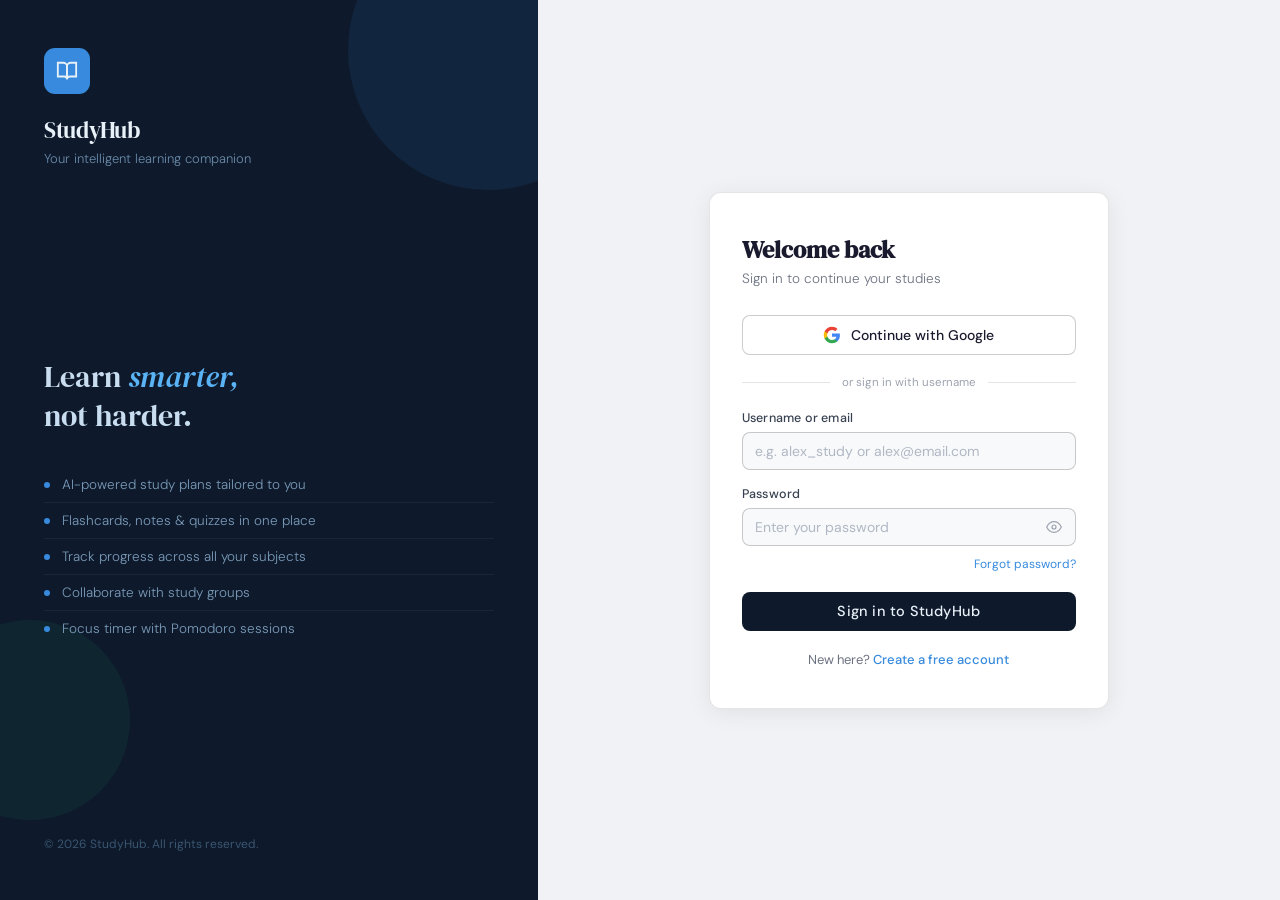
==== templates/index.html @ e1aa3158 "Initial commit - StudyHub setup" ====
<!DOCTYPE html>
<html lang="en">
<head>
  <meta charset="UTF-8" />
  <meta name="viewport" content="width=device-width, initial-scale=1.0" />
  <title>StudyHub — Sign In</title>
  <link rel="stylesheet" href="/static/css/auth.css" />
  <link href="https://fonts.googleapis.com/css2?family=DM+Serif+Display:ital@0;1&family=DM+Sans:opsz,wght@9..40,300;9..40,400;9..40,500&display=swap" rel="stylesheet" />
</head>
<body>

  <div class="hub-root">

    <!-- Left branding panel -->
    <aside class="side-panel">
      <div class="brand">
        <div class="brand-icon">
          <svg viewBox="0 0 24 24" fill="none" stroke="#e8f0f8" stroke-width="2" stroke-linecap="round">
            <path d="M2 3h6a4 4 0 0 1 4 4v14a3 3 0 0 0-3-3H2z"/>
            <path d="M22 3h-6a4 4 0 0 0-4 4v14a3 3 0 0 1 3-3h7z"/>
          </svg>
        </div>
        <div class="brand-name">StudyHub</div>
        <div class="brand-tagline">Your intelligent learning companion</div>
      </div>

      <div class="side-features">
        <p class="side-headline">Learn <em>smarter,</em><br>not harder.</p>
        <ul class="feature-list">
          <li><span class="feat-dot"></span>AI-powered study plans tailored to you</li>
          <li><span class="feat-dot"></span>Flashcards, notes &amp; quizzes in one place</li>
          <li><span class="feat-dot"></span>Track progress across all your subjects</li>
          <li><span class="feat-dot"></span>Collaborate with study groups</li>
          <li><span class="feat-dot"></span>Focus timer with Pomodoro sessions</li>
        </ul>
      </div>

      <div class="side-footer">© 2026 StudyHub. All rights reserved.</div>
    </aside>

    <!-- Right form panel -->
    <main class="form-panel">
      <div class="auth-card">

        <!-- ── ERROR / SUCCESS BANNER ── -->
        <div id="alert-box" class="alert-box" style="display:none;"></div>

        <!-- ══════════════ LOGIN FORM ══════════════ -->
        <div id="view-login">
          <h1 class="form-title">Welcome back</h1>
          <p class="form-subtitle">Sign in to continue your studies</p>

          <a href="/auth/google" class="google-btn">
            <svg class="google-logo" viewBox="0 0 24 24" xmlns="http://www.w3.org/2000/svg">
              <path d="M22.56 12.25c0-.78-.07-1.53-.2-2.25H12v4.26h5.92c-.26 1.37-1.04 2.53-2.21 3.31v2.77h3.57c2.08-1.92 3.28-4.74 3.28-8.09z" fill="#4285F4"/>
              <path d="M12 23c2.97 0 5.46-.98 7.28-2.66l-3.57-2.77c-.98.66-2.23 1.06-3.71 1.06-2.86 0-5.29-1.93-6.16-4.53H2.18v2.84C3.99 20.53 7.7 23 12 23z" fill="#34A853"/>
              <path d="M5.84 14.09c-.22-.66-.35-1.36-.35-2.09s.13-1.43.35-2.09V7.07H2.18C1.43 8.55 1 10.22 1 12s.43 3.45 1.18 4.93l3.66-2.84z" fill="#FBBC05"/>
              <path d="M12 5.38c1.62 0 3.06.56 4.21 1.64l3.15-3.15C17.45 2.09 14.97 1 12 1 7.7 1 3.99 3.47 2.18 7.07l3.66 2.84c.87-2.6 3.3-4.53 6.16-4.53z" fill="#EA4335"/>
            </svg>
            Continue with Google
          </a>

          <div class="divider">
            <div class="divider-line"></div>
            <span class="divider-text">or sign in with username</span>
            <div class="divider-line"></div>
          </div>

          <form id="login-form" novalidate>
            <div class="field-group">
              <label class="field-label" for="login-id">Username or email</label>
              <input id="login-id" name="identifier" type="text" class="field-input"
                     placeholder="e.g. alex_study or alex@email.com" autocomplete="username" />
            </div>

            <div class="field-group">
              <label class="field-label" for="login-pw">Password</label>
              <div class="pw-wrap">
                <input id="login-pw" name="password" type="password" class="field-input"
                       placeholder="Enter your password" autocomplete="current-password" />
                <button type="button" class="pw-toggle" data-target="login-pw" aria-label="Toggle password visibility">
                  <svg class="eye-icon" viewBox="0 0 24 24" fill="none" stroke="currentColor" stroke-width="1.8"><path d="M1 12s4-8 11-8 11 8 11 8-4 8-11 8-11-8-11-8z"/><circle cx="12" cy="12" r="3"/></svg>
                </button>
              </div>
            </div>

            <a class="forgot-link" href="#">Forgot password?</a>

            <button type="submit" class="submit-btn" id="login-btn">
              <span class="btn-text">Sign in to StudyHub</span>
              <span class="btn-spinner" style="display:none;">Signing in…</span>
            </button>
          </form>

          <p class="switch-text">
            New here? <a class="switch-link" href="/signup">Create a free account</a>
          </p>
        </div>
        <!-- /login -->

      </div>
    </main>
  </div>

  <script src="/static/js/auth.js"></script>
</body>
</html>
---- static/css/auth.css ----
/* ── Reset & base ─────────────────────────────────────── */
*, *::before, *::after { box-sizing: border-box; margin: 0; padding: 0; }

:root {
  --navy:        #0e1a2b;
  --navy-mid:    #152234;
  --blue:        #378ADD;
  --blue-light:  #5ab3f5;
  --text-light:  #e8f0f8;
  --text-muted:  #6a8aaa;
  --text-dim:    #3a5570;
  --surface:     #ffffff;
  --border:      rgba(0,0,0,0.10);
  --border-hover:rgba(0,0,0,0.20);
  --input-bg:    #f8f9fb;
  --danger:      #c0392b;
  --success:     #1a7a56;
  --radius:      8px;
  --radius-lg:   12px;
  font-size: 16px;
}

body {
  font-family: 'DM Sans', sans-serif;
  background: #f0f2f5;
  min-height: 100vh;
  color: #1a1a2e;
}

/* ── Layout ───────────────────────────────────────────── */
.hub-root {
  display: flex;
  min-height: 100vh;
}

/* ── Side panel ───────────────────────────────────────── */
.side-panel {
  width: 42%;
  background: var(--navy);
  padding: 3rem 2.75rem;
  display: flex;
  flex-direction: column;
  justify-content: space-between;
  position: relative;
  overflow: hidden;
}

.side-panel::before {
  content: '';
  position: absolute;
  top: -90px; right: -90px;
  width: 280px; height: 280px;
  border-radius: 50%;
  background: rgba(55,138,221,0.10);
  pointer-events: none;
}

.side-panel::after {
  content: '';
  position: absolute;
  bottom: 80px; left: -70px;
  width: 200px; height: 200px;
  border-radius: 50%;
  background: rgba(29,158,117,0.09);
  pointer-events: none;
}

.brand { position: relative; z-index: 1; }

.brand-icon {
  width: 46px; height: 46px;
  background: var(--blue);
  border-radius: 11px;
  display: flex; align-items: center; justify-content: center;
  margin-bottom: 1.25rem;
}

.brand-icon svg { width: 22px; height: 22px; }

.brand-name {
  font-family: 'DM Serif Display', serif;
  font-size: 23px;
  color: var(--text-light);
  letter-spacing: -0.3px;
}

.brand-tagline {
  font-size: 13px;
  color: var(--text-muted);
  margin-top: 4px;
  font-weight: 300;
}

.side-features { position: relative; z-index: 1; }

.side-headline {
  font-family: 'DM Serif Display', serif;
  font-size: 30px;
  color: #c8ddf0;
  line-height: 1.3;
  margin-bottom: 2rem;
}

.side-headline em {
  color: var(--blue-light);
  font-style: italic;
}

.feature-list { list-style: none; }

.feature-list li {
  display: flex;
  align-items: center;
  gap: 12px;
  color: #7a9ab8;
  font-size: 13.5px;
  font-weight: 300;
  padding: 9px 0;
  border-bottom: 0.5px solid rgba(255,255,255,0.05);
}

.feature-list li:last-child { border-bottom: none; }

.feat-dot {
  width: 6px; height: 6px;
  background: var(--blue);
  border-radius: 50%;
  flex-shrink: 0;
}

.side-footer {
  font-size: 12px;
  color: var(--text-dim);
  position: relative; z-index: 1;
}

/* ── Form panel ───────────────────────────────────────── */
.form-panel {
  flex: 1;
  display: flex;
  align-items: center;
  justify-content: center;
  padding: 3rem 2rem;
  background: #f0f2f5;
}

.auth-card {
  width: 100%;
  max-width: 400px;
  background: var(--surface);
  border-radius: var(--radius-lg);
  padding: 2.5rem 2rem;
  border: 0.5px solid var(--border);
  box-shadow: 0 4px 24px rgba(0,0,0,0.07);
}

/* ── Alert ────────────────────────────────────────────── */
.alert-box {
  padding: 10px 14px;
  border-radius: var(--radius);
  font-size: 13.5px;
  margin-bottom: 1.25rem;
  font-weight: 400;
}

.alert-box.is-error {
  background: #fdf0ef;
  color: var(--danger);
  border: 0.5px solid #f5b7b1;
}

.alert-box.is-success {
  background: #edfaf4;
  color: var(--success);
  border: 0.5px solid #a9dfcc;
}

/* ── Form typography ──────────────────────────────────── */
.form-title {
  font-family: 'DM Serif Display', serif;
  font-size: 24px;
  color: #1a1a2e;
  margin-bottom: 4px;
}

.form-subtitle {
  font-size: 13.5px;
  color: #6b7280;
  margin-bottom: 1.75rem;
  font-weight: 300;
}

/* ── Google button ────────────────────────────────────── */
.google-btn {
  width: 100%;
  display: flex;
  align-items: center;
  justify-content: center;
  gap: 10px;
  padding: 10px 16px;
  background: #ffffff;
  border: 0.5px solid var(--border-hover);
  border-radius: var(--radius);
  font-family: 'DM Sans', sans-serif;
  font-size: 14px;
  font-weight: 500;
  color: #1a1a2e;
  cursor: pointer;
  text-decoration: none;
  transition: background 0.15s, border-color 0.15s, box-shadow 0.15s;
  margin-bottom: 1.25rem;
}

.google-btn:hover {
  background: #f7f8fa;
  border-color: rgba(0,0,0,0.25);
  box-shadow: 0 2px 8px rgba(0,0,0,0.06);
}

.google-logo { width: 18px; height: 18px; }

/* ── Divider ──────────────────────────────────────────── */
.divider {
  display: flex;
  align-items: center;
  gap: 12px;
  margin-bottom: 1.25rem;
}

.divider-line {
  flex: 1;
  height: 0.5px;
  background: var(--border);
}

.divider-text {
  font-size: 11.5px;
  color: #9ca3af;
  font-weight: 400;
  white-space: nowrap;
}

/* ── Fields ───────────────────────────────────────────── */
.field-group { margin-bottom: 1rem; }

.field-row {
  display: grid;
  grid-template-columns: 1fr 1fr;
  gap: 10px;
}

.field-label {
  display: block;
  font-size: 12.5px;
  font-weight: 500;
  color: #374151;
  margin-bottom: 6px;
  letter-spacing: 0.2px;
}

.field-input {
  width: 100%;
  padding: 9px 12px;
  background: var(--input-bg);
  border: 0.5px solid var(--border-hover);
  border-radius: var(--radius);
  font-family: 'DM Sans', sans-serif;
  font-size: 14px;
  color: #1a1a2e;
  outline: none;
  transition: border-color 0.15s, box-shadow 0.15s;
}

.field-input::placeholder { color: #b0b8c4; }

.field-input:focus {
  border-color: var(--blue);
  box-shadow: 0 0 0 3px rgba(55,138,221,0.13);
  background: #ffffff;
}

.field-input.is-invalid { border-color: var(--danger); }

.field-hint {
  display: block;
  font-size: 11.5px;
  color: #9ca3af;
  margin-top: 4px;
}

/* ── Password toggle ──────────────────────────────────── */
.pw-wrap { position: relative; }

.pw-wrap .field-input { padding-right: 40px; }

.pw-toggle {
  position: absolute;
  right: 10px;
  top: 50%;
  transform: translateY(-50%);
  background: none;
  border: none;
  cursor: pointer;
  padding: 4px;
  color: #9ca3af;
  display: flex;
  align-items: center;
}

.pw-toggle:hover { color: #4b5563; }
.eye-icon { width: 16px; height: 16px; }

/* ── Password strength ────────────────────────────────── */
.pw-strength { margin-top: 8px; display: flex; align-items: center; gap: 8px; }

.pw-bar {
  flex: 1;
  height: 4px;
  background: #e5e7eb;
  border-radius: 2px;
  overflow: hidden;
}

.pw-fill {
  height: 100%;
  border-radius: 2px;
  transition: width 0.3s, background 0.3s;
}

.pw-label { font-size: 11.5px; font-weight: 500; min-width: 50px; }

/* ── Forgot link ──────────────────────────────────────── */
.forgot-link {
  display: block;
  text-align: right;
  font-size: 12px;
  color: var(--blue);
  text-decoration: none;
  margin-top: -6px;
  margin-bottom: 1.25rem;
  cursor: pointer;
}

.forgot-link:hover { text-decoration: underline; }

/* ── Submit button ────────────────────────────────────── */
.submit-btn {
  width: 100%;
  padding: 10.5px;
  background: var(--navy);
  border: none;
  border-radius: var(--radius);
  font-family: 'DM Sans', sans-serif;
  font-size: 14.5px;
  font-weight: 500;
  color: #e8f0f8;
  cursor: pointer;
  transition: opacity 0.15s, transform 0.1s;
  margin-bottom: 1.25rem;
  letter-spacing: 0.2px;
}

.submit-btn:hover { opacity: 0.88; }
.submit-btn:active { transform: scale(0.99); }
.submit-btn:disabled { opacity: 0.55; cursor: not-allowed; }

/* ── Switch text ──────────────────────────────────────── */
.switch-text {
  text-align: center;
  font-size: 13px;
  color: #6b7280;
}

.switch-link {
  color: var(--blue);
  cursor: pointer;
  font-weight: 500;
  text-decoration: none;
}

.switch-link:hover { text-decoration: underline; }

/* ── Terms ────────────────────────────────────────────── */
.terms-text {
  font-size: 11.5px;
  color: #9ca3af;
  text-align: center;
  margin-top: 1rem;
  line-height: 1.6;
}

.terms-text a { color: var(--blue); text-decoration: none; }
.terms-text a:hover { text-decoration: underline; }

/* ── Responsive ───────────────────────────────────────── */
@media (max-width: 768px) {
  .hub-root { flex-direction: column; }
  .side-panel { width: 100%; padding: 2rem 1.5rem; min-height: auto; }
  .side-headline { font-size: 22px; }
  .feature-list { display: none; }
  .form-panel { padding: 2rem 1rem; }
  .auth-card { padding: 1.75rem 1.25rem; }
  .field-row { grid-template-columns: 1fr; }
}
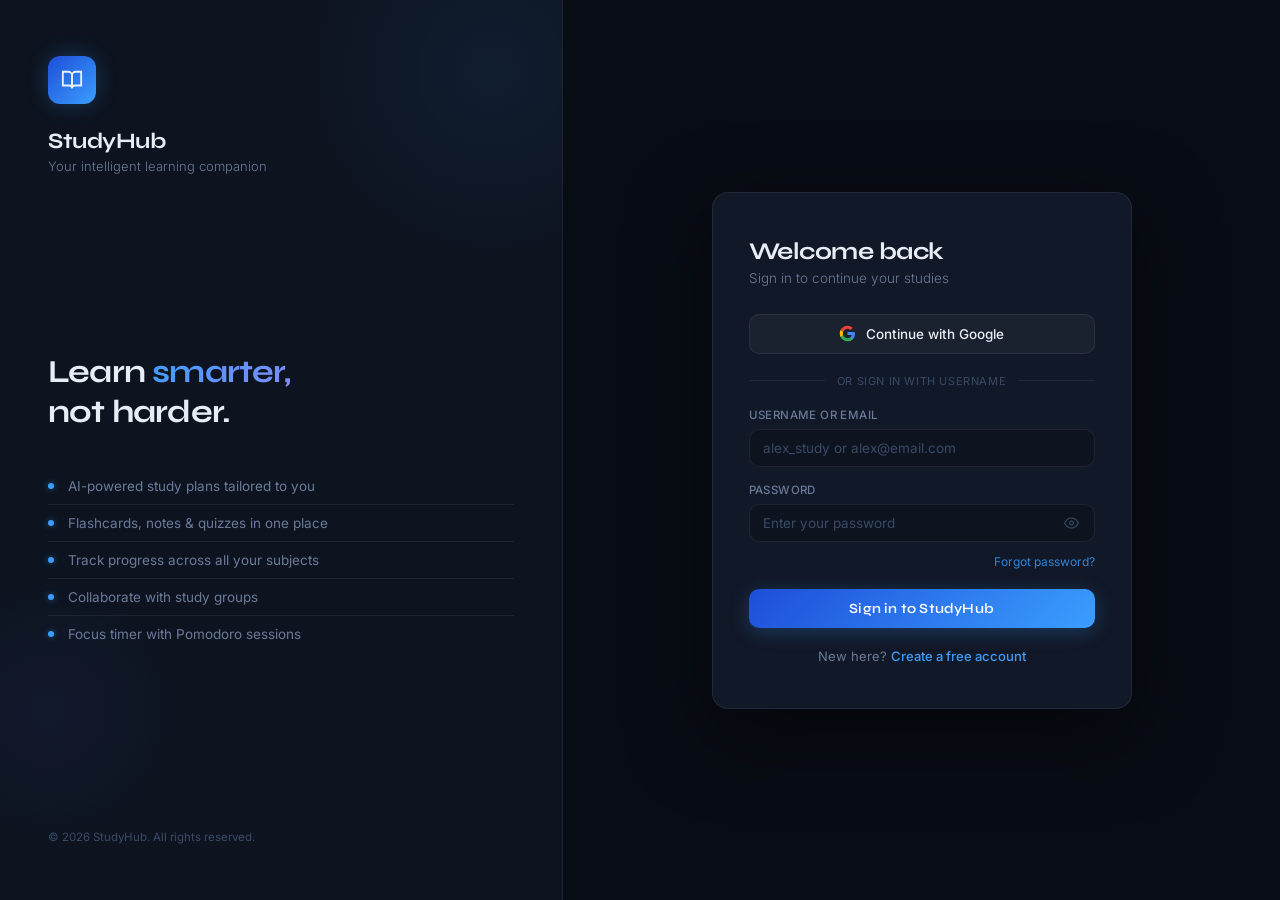
==== commit 621cc5a6: "Updated project" ====
--- a/templates/index.html
+++ b/templates/index.html
@@ -4,14 +4,12 @@
   <meta charset="UTF-8" />
   <meta name="viewport" content="width=device-width, initial-scale=1.0" />
   <title>StudyHub — Sign In</title>
-  <link rel="stylesheet" href="/static/css/auth.css" />
-  <link href="https://fonts.googleapis.com/css2?family=DM+Serif+Display:ital@0;1&family=DM+Sans:opsz,wght@9..40,300;9..40,400;9..40,500&display=swap" rel="stylesheet" />
+  <link rel="stylesheet" href="/static/css/auth.css">
 </head>
 <body>
 
   <div class="hub-root">
 
-    <!-- Left branding panel -->
     <aside class="side-panel">
       <div class="brand">
         <div class="brand-icon">
@@ -23,7 +21,6 @@
         <div class="brand-name">StudyHub</div>
         <div class="brand-tagline">Your intelligent learning companion</div>
       </div>
-
       <div class="side-features">
         <p class="side-headline">Learn <em>smarter,</em><br>not harder.</p>
         <ul class="feature-list">
@@ -34,74 +31,181 @@
           <li><span class="feat-dot"></span>Focus timer with Pomodoro sessions</li>
         </ul>
       </div>
-
       <div class="side-footer">© 2026 StudyHub. All rights reserved.</div>
     </aside>
 
-    <!-- Right form panel -->
     <main class="form-panel">
       <div class="auth-card">
 
-        <!-- ── ERROR / SUCCESS BANNER ── -->
+        <div id="registered-banner" class="registered-banner" style="display:none;">
+          ✅ Account created! Sign in below to get started.
+        </div>
         <div id="alert-box" class="alert-box" style="display:none;"></div>
 
-        <!-- ══════════════ LOGIN FORM ══════════════ -->
-        <div id="view-login">
-          <h1 class="form-title">Welcome back</h1>
-          <p class="form-subtitle">Sign in to continue your studies</p>
-
-          <a href="/auth/google" class="google-btn">
-            <svg class="google-logo" viewBox="0 0 24 24" xmlns="http://www.w3.org/2000/svg">
-              <path d="M22.56 12.25c0-.78-.07-1.53-.2-2.25H12v4.26h5.92c-.26 1.37-1.04 2.53-2.21 3.31v2.77h3.57c2.08-1.92 3.28-4.74 3.28-8.09z" fill="#4285F4"/>
-              <path d="M12 23c2.97 0 5.46-.98 7.28-2.66l-3.57-2.77c-.98.66-2.23 1.06-3.71 1.06-2.86 0-5.29-1.93-6.16-4.53H2.18v2.84C3.99 20.53 7.7 23 12 23z" fill="#34A853"/>
-              <path d="M5.84 14.09c-.22-.66-.35-1.36-.35-2.09s.13-1.43.35-2.09V7.07H2.18C1.43 8.55 1 10.22 1 12s.43 3.45 1.18 4.93l3.66-2.84z" fill="#FBBC05"/>
-              <path d="M12 5.38c1.62 0 3.06.56 4.21 1.64l3.15-3.15C17.45 2.09 14.97 1 12 1 7.7 1 3.99 3.47 2.18 7.07l3.66 2.84c.87-2.6 3.3-4.53 6.16-4.53z" fill="#EA4335"/>
-            </svg>
-            Continue with Google
-          </a>
-
-          <div class="divider">
-            <div class="divider-line"></div>
-            <span class="divider-text">or sign in with username</span>
-            <div class="divider-line"></div>
+        <h1 class="form-title">Welcome back</h1>
+        <p class="form-subtitle">Sign in to continue your studies</p>
+
+        <a href="/auth/google" class="google-btn">
+          <svg class="google-logo" viewBox="0 0 24 24">
+            <path d="M22.56 12.25c0-.78-.07-1.53-.2-2.25H12v4.26h5.92c-.26 1.37-1.04 2.53-2.21 3.31v2.77h3.57c2.08-1.92 3.28-4.74 3.28-8.09z" fill="#4285F4"/>
+            <path d="M12 23c2.97 0 5.46-.98 7.28-2.66l-3.57-2.77c-.98.66-2.23 1.06-3.71 1.06-2.86 0-5.29-1.93-6.16-4.53H2.18v2.84C3.99 20.53 7.7 23 12 23z" fill="#34A853"/>
+            <path d="M5.84 14.09c-.22-.66-.35-1.36-.35-2.09s.13-1.43.35-2.09V7.07H2.18C1.43 8.55 1 10.22 1 12s.43 3.45 1.18 4.93l3.66-2.84z" fill="#FBBC05"/>
+            <path d="M12 5.38c1.62 0 3.06.56 4.21 1.64l3.15-3.15C17.45 2.09 14.97 1 12 1 7.7 1 3.99 3.47 2.18 7.07l3.66 2.84c.87-2.6 3.3-4.53 6.16-4.53z" fill="#EA4335"/>
+          </svg>
+          Continue with Google
+        </a>
+
+        <div class="divider">
+          <div class="divider-line"></div>
+          <span class="divider-text">or sign in with username</span>
+          <div class="divider-line"></div>
+        </div>
+
+        <div class="field-group">
+          <label class="field-label" for="login-id">Username or email</label>
+          <input id="login-id" type="text" class="field-input"
+                 placeholder="alex_study or alex@email.com" />
+        </div>
+
+        <div class="field-group">
+          <label class="field-label" for="login-pw">Password</label>
+          <div class="pw-wrap">
+            <input id="login-pw" type="password" class="field-input"
+                   placeholder="Enter your password" />
+            <button type="button" class="pw-toggle" onclick="
+              var i=document.getElementById('login-pw');
+              i.type=i.type==='password'?'text':'password';
+            " aria-label="Toggle password">
+              <svg class="eye-icon" viewBox="0 0 24 24" fill="none" stroke="currentColor" stroke-width="1.8">
+                <path d="M1 12s4-8 11-8 11 8 11 8-4 8-11 8-11-8-11-8z"/>
+                <circle cx="12" cy="12" r="3"/>
+              </svg>
+            </button>
           </div>
-
-          <form id="login-form" novalidate>
-            <div class="field-group">
-              <label class="field-label" for="login-id">Username or email</label>
-              <input id="login-id" name="identifier" type="text" class="field-input"
-                     placeholder="e.g. alex_study or alex@email.com" autocomplete="username" />
-            </div>
-
-            <div class="field-group">
-              <label class="field-label" for="login-pw">Password</label>
-              <div class="pw-wrap">
-                <input id="login-pw" name="password" type="password" class="field-input"
-                       placeholder="Enter your password" autocomplete="current-password" />
-                <button type="button" class="pw-toggle" data-target="login-pw" aria-label="Toggle password visibility">
-                  <svg class="eye-icon" viewBox="0 0 24 24" fill="none" stroke="currentColor" stroke-width="1.8"><path d="M1 12s4-8 11-8 11 8 11 8-4 8-11 8-11-8-11-8z"/><circle cx="12" cy="12" r="3"/></svg>
-                </button>
-              </div>
-            </div>
-
-            <a class="forgot-link" href="#">Forgot password?</a>
-
-            <button type="submit" class="submit-btn" id="login-btn">
-              <span class="btn-text">Sign in to StudyHub</span>
-              <span class="btn-spinner" style="display:none;">Signing in…</span>
-            </button>
-          </form>
-
-          <p class="switch-text">
-            New here? <a class="switch-link" href="/signup">Create a free account</a>
-          </p>
-        </div>
-        <!-- /login -->
+        </div>
+
+        <a class="forgot-link" href="#">Forgot password?</a>
+
+        <button class="submit-btn" id="login-btn" onclick="doLogin()">
+          <span id="btn-text">Sign in to StudyHub</span>
+          <span id="btn-spin" style="display:none;">Signing in…</span>
+        </button>
+
+        <p class="switch-text">
+          New here? <a class="switch-link" href="/signup">Create a free account</a>
+        </p>
 
       </div>
     </main>
   </div>
 
-  <script src="/static/js/auth.js"></script>
+  <!-- Not-registered modal -->
+  <div id="modal" style="display:none;position:fixed;inset:0;background:rgba(0,0,0,0.7);backdrop-filter:blur(4px);z-index:9999;align-items:center;justify-content:center;">
+    <div style="background:#111827;border:1px solid rgba(255,255,255,0.07);border-radius:16px;padding:2rem;max-width:340px;width:90%;text-align:center;box-shadow:0 24px 80px rgba(0,0,0,0.6);">
+      <div id="modal-icon" style="font-size:2rem;margin-bottom:1rem;"></div>
+      <div id="modal-title" style="font-family:'Syne',sans-serif;font-size:18px;font-weight:700;color:#e2e8f4;margin-bottom:8px;"></div>
+      <div id="modal-body" style="font-size:13.5px;color:#6b7a99;line-height:1.6;margin-bottom:1.5rem;"></div>
+      <div style="display:flex;gap:10px;justify-content:center;">
+        <button id="modal-ghost" onclick="closeModal()" style="padding:9px 20px;border-radius:10px;background:rgba(255,255,255,0.05);border:1px solid rgba(255,255,255,0.07);color:#6b7a99;font-size:13px;cursor:pointer;">Try again</button>
+        <a id="modal-primary" href="#" style="padding:9px 20px;border-radius:10px;background:linear-gradient(135deg,#1d4ed8,#3b9eff);color:#fff;font-size:13px;text-decoration:none;font-weight:600;">Create account</a>
+      </div>
+    </div>
+  </div>
+
+  <script>
+    // Show registered banner
+    if (new URLSearchParams(location.search).get('registered') === '1') {
+      document.getElementById('registered-banner').style.display = 'block';
+    }
+
+    function showAlert(msg, type) {
+      var b = document.getElementById('alert-box');
+      b.textContent = msg;
+      b.className = 'alert-box is-' + type;
+      b.style.display = 'block';
+    }
+
+    function showModal(icon, title, body, primaryHref) {
+      document.getElementById('modal-icon').textContent  = icon;
+      document.getElementById('modal-title').textContent = title;
+      document.getElementById('modal-body').innerHTML    = body;
+      document.getElementById('modal-primary').href      = primaryHref || '#';
+      var m = document.getElementById('modal');
+      m.style.display = 'flex';
+    }
+
+    function closeModal() {
+      document.getElementById('modal').style.display = 'none';
+      document.getElementById('login-id').focus();
+    }
+
+    async function doLogin() {
+      var identifier = document.getElementById('login-id').value.trim();
+      var password   = document.getElementById('login-pw').value;
+
+      document.getElementById('alert-box').style.display = 'none';
+
+      if (!identifier) { showAlert('Please enter your username or email.', 'error'); return; }
+      if (!password)   { showAlert('Please enter your password.', 'error'); return; }
+
+      var btn  = document.getElementById('login-btn');
+      btn.disabled = true;
+      document.getElementById('btn-text').style.display = 'none';
+      document.getElementById('btn-spin').style.display = 'inline';
+
+      try {
+        var res  = await fetch('/api/login', {
+          method:  'POST',
+          headers: { 'Content-Type': 'application/json' },
+          body:    JSON.stringify({ identifier: identifier, password: password })
+        });
+        var data = await res.json();
+
+        if (res.ok) {
+          showAlert('Signed in! Redirecting…', 'success');
+          window.location.href = data.redirect || '/dashboard';
+        } else if (res.status === 404) {
+          btn.disabled = false;
+          document.getElementById('btn-text').style.display = 'inline';
+          document.getElementById('btn-spin').style.display = 'none';
+          showModal('!!!!', 'Account not found',
+            'No account is registered with <strong>' + identifier + '</strong>.<br>Would you like to create a free account?',
+            '/signup');
+        } else if (res.status === 401) {
+          btn.disabled = false;
+          document.getElementById('btn-text').style.display = 'inline';
+          document.getElementById('btn-spin').style.display = 'none';
+          showModal('!!!!', 'Incorrect password',
+            'The password you entered is wrong. Double-check and try again.',
+            '#');
+          document.getElementById('modal-primary').textContent = 'Try again';
+          document.getElementById('modal-primary').onclick = function(e) {
+            e.preventDefault(); closeModal();
+            document.getElementById('login-pw').value = '';
+            document.getElementById('login-pw').focus();
+          };
+          document.getElementById('modal-ghost').style.display = 'none';
+        } else {
+          showAlert(data.error || 'Sign in failed. Please try again.', 'error');
+          btn.disabled = false;
+          document.getElementById('btn-text').style.display = 'inline';
+          document.getElementById('btn-spin').style.display = 'none';
+        }
+      } catch(e) {
+        showAlert('Network error. Please try again.', 'error');
+        btn.disabled = false;
+        document.getElementById('btn-text').style.display = 'inline';
+        document.getElementById('btn-spin').style.display = 'none';
+      }
+    }
+
+    // Allow Enter key to submit
+    document.addEventListener('keydown', function(e) {
+      if (e.key === 'Enter' && document.getElementById('modal').style.display === 'none') {
+        doLogin();
+      }
+    });
+  </script>
+
 </body>
 </html>
--- a/static/css/auth.css
+++ b/static/css/auth.css
@@ -1,43 +1,66 @@
-/* ── Reset & base ─────────────────────────────────────── */
+/* ── StudyHub Auth — Dark Professional ──────────────────── */
+@import url('https://fonts.googleapis.com/css2?family=Syne:wght@400;500;600;700;800&family=Inter:wght@300;400;500&display=swap');
+
 *, *::before, *::after { box-sizing: border-box; margin: 0; padding: 0; }
 
 :root {
-  --navy:        #0e1a2b;
-  --navy-mid:    #152234;
-  --blue:        #378ADD;
-  --blue-light:  #5ab3f5;
-  --text-light:  #e8f0f8;
-  --text-muted:  #6a8aaa;
-  --text-dim:    #3a5570;
-  --surface:     #ffffff;
-  --border:      rgba(0,0,0,0.10);
-  --border-hover:rgba(0,0,0,0.20);
-  --input-bg:    #f8f9fb;
-  --danger:      #c0392b;
-  --success:     #1a7a56;
-  --radius:      8px;
-  --radius-lg:   12px;
+  --bg:           #080c14;
+  --bg-panel:     #0d1420;
+  --bg-card:      #111827;
+  --bg-input:     #0d1420;
+  --border:       rgba(255,255,255,0.07);
+  --border-focus: rgba(99,179,237,0.5);
+  --accent:       #3b9eff;
+  --accent-glow:  rgba(59,158,255,0.18);
+  --accent-dim:   rgba(59,158,255,0.12);
+  --text:         #e8edf5;
+  --text-muted:   #6b7a99;
+  --text-dim:     #3a4a65;
+  --danger:       #f87171;
+  --danger-bg:    rgba(248,113,113,0.08);
+  --success:      #34d399;
+  --success-bg:   rgba(52,211,153,0.08);
+  --warn:         #fbbf24;
+  --radius:       10px;
+  --radius-lg:    16px;
   font-size: 16px;
 }
 
-body {
-  font-family: 'DM Sans', sans-serif;
-  background: #f0f2f5;
+html, body {
+  height: 100%;
+  font-family: 'Inter', sans-serif;
+  background: var(--bg);
+  color: var(--text);
+  -webkit-font-smoothing: antialiased;
+}
+
+/* ── Background grid texture ─────────────────────────────── */
+body::before {
+  content: '';
+  position: fixed;
+  inset: 0;
+  background-image:
+    linear-gradient(rgba(59,158,255,0.03) 1px, transparent 1px),
+    linear-gradient(90deg, rgba(59,158,255,0.03) 1px, transparent 1px);
+  background-size: 40px 40px;
+  pointer-events: none;
+  z-index: 0;
+}
+
+/* ── Layout ───────────────────────────────────────────────── */
+.hub-root {
+  display: flex;
   min-height: 100vh;
-  color: #1a1a2e;
-}
-
-/* ── Layout ───────────────────────────────────────────── */
-.hub-root {
-  display: flex;
-  min-height: 100vh;
-}
-
-/* ── Side panel ───────────────────────────────────────── */
+  position: relative;
+  z-index: 1;
+}
+
+/* ── Side panel ───────────────────────────────────────────── */
 .side-panel {
-  width: 42%;
-  background: var(--navy);
-  padding: 3rem 2.75rem;
+  width: 44%;
+  background: var(--bg-panel);
+  border-right: 1px solid var(--border);
+  padding: 3.5rem 3rem;
   display: flex;
   flex-direction: column;
   justify-content: space-between;
@@ -48,40 +71,42 @@
 .side-panel::before {
   content: '';
   position: absolute;
-  top: -90px; right: -90px;
-  width: 280px; height: 280px;
+  top: -120px; right: -120px;
+  width: 380px; height: 380px;
   border-radius: 50%;
-  background: rgba(55,138,221,0.10);
+  background: radial-gradient(circle, rgba(59,158,255,0.07) 0%, transparent 70%);
   pointer-events: none;
 }
 
 .side-panel::after {
   content: '';
   position: absolute;
-  bottom: 80px; left: -70px;
-  width: 200px; height: 200px;
+  bottom: 60px; left: -80px;
+  width: 260px; height: 260px;
   border-radius: 50%;
-  background: rgba(29,158,117,0.09);
+  background: radial-gradient(circle, rgba(99,102,241,0.06) 0%, transparent 70%);
   pointer-events: none;
 }
 
 .brand { position: relative; z-index: 1; }
 
 .brand-icon {
-  width: 46px; height: 46px;
-  background: var(--blue);
-  border-radius: 11px;
+  width: 48px; height: 48px;
+  background: linear-gradient(135deg, #1d4ed8, #3b9eff);
+  border-radius: 12px;
   display: flex; align-items: center; justify-content: center;
-  margin-bottom: 1.25rem;
+  margin-bottom: 1.5rem;
+  box-shadow: 0 0 20px rgba(59,158,255,0.25);
 }
 
 .brand-icon svg { width: 22px; height: 22px; }
 
 .brand-name {
-  font-family: 'DM Serif Display', serif;
-  font-size: 23px;
-  color: var(--text-light);
-  letter-spacing: -0.3px;
+  font-family: 'Syne', sans-serif;
+  font-size: 22px;
+  font-weight: 700;
+  color: var(--text);
+  letter-spacing: -0.5px;
 }
 
 .brand-tagline {
@@ -91,19 +116,24 @@
   font-weight: 300;
 }
 
-.side-features { position: relative; z-index: 1; }
+.side-features { position: relative; z-index: 1; flex: 1; display: flex; flex-direction: column; justify-content: center; padding: 2rem 0; }
 
 .side-headline {
-  font-family: 'DM Serif Display', serif;
-  font-size: 30px;
-  color: #c8ddf0;
-  line-height: 1.3;
-  margin-bottom: 2rem;
+  font-family: 'Syne', sans-serif;
+  font-size: 32px;
+  font-weight: 700;
+  color: var(--text);
+  line-height: 1.25;
+  margin-bottom: 2.25rem;
+  letter-spacing: -0.8px;
 }
 
 .side-headline em {
-  color: var(--blue-light);
-  font-style: italic;
+  color: var(--accent);
+  font-style: normal;
+  background: linear-gradient(135deg, #3b9eff, #818cf8);
+  -webkit-background-clip: text;
+  -webkit-text-fill-color: transparent;
 }
 
 .feature-list { list-style: none; }
@@ -111,115 +141,218 @@
 .feature-list li {
   display: flex;
   align-items: center;
-  gap: 12px;
-  color: #7a9ab8;
+  gap: 14px;
+  color: var(--text-muted);
   font-size: 13.5px;
-  font-weight: 300;
-  padding: 9px 0;
-  border-bottom: 0.5px solid rgba(255,255,255,0.05);
+  font-weight: 400;
+  padding: 10px 0;
+  border-bottom: 1px solid var(--border);
+  transition: color 0.2s;
 }
 
 .feature-list li:last-child { border-bottom: none; }
+.feature-list li:hover { color: #a0b4d0; }
 
 .feat-dot {
   width: 6px; height: 6px;
-  background: var(--blue);
+  background: var(--accent);
   border-radius: 50%;
   flex-shrink: 0;
+  box-shadow: 0 0 6px rgba(59,158,255,0.5);
 }
 
 .side-footer {
-  font-size: 12px;
+  font-size: 11.5px;
   color: var(--text-dim);
   position: relative; z-index: 1;
 }
 
-/* ── Form panel ───────────────────────────────────────── */
+/* ── Form panel ───────────────────────────────────────────── */
 .form-panel {
   flex: 1;
   display: flex;
   align-items: center;
   justify-content: center;
   padding: 3rem 2rem;
-  background: #f0f2f5;
+  background: var(--bg);
 }
 
 .auth-card {
   width: 100%;
-  max-width: 400px;
-  background: var(--surface);
+  max-width: 420px;
+  background: var(--bg-card);
   border-radius: var(--radius-lg);
-  padding: 2.5rem 2rem;
-  border: 0.5px solid var(--border);
-  box-shadow: 0 4px 24px rgba(0,0,0,0.07);
-}
-
-/* ── Alert ────────────────────────────────────────────── */
+  padding: 2.75rem 2.25rem;
+  border: 1px solid var(--border);
+  box-shadow: 0 24px 80px rgba(0,0,0,0.5);
+  animation: cardIn 0.4s ease both;
+}
+
+@keyframes cardIn {
+  from { opacity: 0; transform: translateY(16px); }
+  to   { opacity: 1; transform: translateY(0); }
+}
+
+/* ── Toast / modal overlay ────────────────────────────────── */
+.toast-overlay {
+  position: fixed;
+  inset: 0;
+  background: rgba(0,0,0,0.7);
+  backdrop-filter: blur(4px);
+  display: flex;
+  align-items: center;
+  justify-content: center;
+  z-index: 9999;
+  opacity: 0;
+  pointer-events: none;
+  transition: opacity 0.25s;
+}
+
+.toast-overlay.is-visible {
+  opacity: 1;
+  pointer-events: all;
+}
+
+.toast-modal {
+  background: var(--bg-card);
+  border: 1px solid var(--border);
+  border-radius: var(--radius-lg);
+  padding: 2rem 2rem 1.75rem;
+  max-width: 360px;
+  width: 90%;
+  text-align: center;
+  transform: scale(0.92);
+  transition: transform 0.25s ease;
+  box-shadow: 0 24px 80px rgba(0,0,0,0.6);
+}
+
+.toast-overlay.is-visible .toast-modal {
+  transform: scale(1);
+}
+
+.toast-icon {
+  width: 52px; height: 52px;
+  border-radius: 50%;
+  display: flex; align-items: center; justify-content: center;
+  margin: 0 auto 1.25rem;
+  font-size: 22px;
+}
+
+.toast-icon.is-error   { background: var(--danger-bg); }
+.toast-icon.is-success { background: var(--success-bg); }
+.toast-icon.is-warn    { background: rgba(251,191,36,0.1); }
+
+.toast-title {
+  font-family: 'Syne', sans-serif;
+  font-size: 18px;
+  font-weight: 700;
+  color: var(--text);
+  margin-bottom: 8px;
+}
+
+.toast-body {
+  font-size: 13.5px;
+  color: var(--text-muted);
+  line-height: 1.6;
+  margin-bottom: 1.5rem;
+}
+
+.toast-actions { display: flex; gap: 10px; justify-content: center; }
+
+.toast-btn {
+  padding: 9px 22px;
+  border-radius: var(--radius);
+  font-family: 'Inter', sans-serif;
+  font-size: 13.5px;
+  font-weight: 500;
+  cursor: pointer;
+  border: none;
+  transition: opacity 0.15s, transform 0.1s;
+}
+
+.toast-btn:active { transform: scale(0.97); }
+.toast-btn.primary { background: var(--accent); color: #fff; }
+.toast-btn.primary:hover { opacity: 0.88; }
+.toast-btn.ghost { background: var(--border); color: var(--text-muted); border: 1px solid var(--border); }
+.toast-btn.ghost:hover { background: rgba(255,255,255,0.08); color: var(--text); }
+
+/* ── Inline alert ─────────────────────────────────────────── */
 .alert-box {
   padding: 10px 14px;
   border-radius: var(--radius);
-  font-size: 13.5px;
+  font-size: 13px;
   margin-bottom: 1.25rem;
   font-weight: 400;
-}
-
-.alert-box.is-error {
-  background: #fdf0ef;
-  color: var(--danger);
-  border: 0.5px solid #f5b7b1;
-}
-
-.alert-box.is-success {
-  background: #edfaf4;
-  color: var(--success);
-  border: 0.5px solid #a9dfcc;
-}
-
-/* ── Form typography ──────────────────────────────────── */
+  display: none;
+  animation: alertIn 0.2s ease both;
+}
+
+@keyframes alertIn {
+  from { opacity: 0; transform: translateY(-4px); }
+  to   { opacity: 1; transform: translateY(0); }
+}
+
+.alert-box.is-error   { background: var(--danger-bg);  color: var(--danger);  border: 1px solid rgba(248,113,113,0.2); }
+.alert-box.is-success { background: var(--success-bg); color: var(--success); border: 1px solid rgba(52,211,153,0.2); }
+
+/* ── Form typography ──────────────────────────────────────── */
 .form-title {
-  font-family: 'DM Serif Display', serif;
+  font-family: 'Syne', sans-serif;
   font-size: 24px;
-  color: #1a1a2e;
+  font-weight: 700;
+  color: var(--text);
   margin-bottom: 4px;
+  letter-spacing: -0.5px;
 }
 
 .form-subtitle {
   font-size: 13.5px;
-  color: #6b7280;
+  color: var(--text-muted);
   margin-bottom: 1.75rem;
   font-weight: 300;
 }
 
-/* ── Google button ────────────────────────────────────── */
+/* ── Registered success banner ────────────────────────────── */
+.registered-banner {
+  background: var(--success-bg);
+  border: 1px solid rgba(52,211,153,0.2);
+  border-radius: var(--radius);
+  padding: 10px 14px;
+  font-size: 13px;
+  color: var(--success);
+  margin-bottom: 1.25rem;
+  display: none;
+}
+
+/* ── Google button ────────────────────────────────────────── */
 .google-btn {
   width: 100%;
   display: flex;
   align-items: center;
   justify-content: center;
   gap: 10px;
-  padding: 10px 16px;
-  background: #ffffff;
-  border: 0.5px solid var(--border-hover);
+  padding: 10.5px 16px;
+  background: rgba(255,255,255,0.04);
+  border: 1px solid var(--border);
   border-radius: var(--radius);
-  font-family: 'DM Sans', sans-serif;
-  font-size: 14px;
+  font-family: 'Inter', sans-serif;
+  font-size: 13.5px;
   font-weight: 500;
-  color: #1a1a2e;
+  color: var(--text);
   cursor: pointer;
   text-decoration: none;
-  transition: background 0.15s, border-color 0.15s, box-shadow 0.15s;
+  transition: background 0.15s, border-color 0.15s;
   margin-bottom: 1.25rem;
 }
 
 .google-btn:hover {
-  background: #f7f8fa;
-  border-color: rgba(0,0,0,0.25);
-  box-shadow: 0 2px 8px rgba(0,0,0,0.06);
-}
-
-.google-logo { width: 18px; height: 18px; }
-
-/* ── Divider ──────────────────────────────────────────── */
+  background: rgba(255,255,255,0.08);
+  border-color: rgba(255,255,255,0.14);
+}
+
+.google-logo { width: 17px; height: 17px; }
+
+/* ── Divider ──────────────────────────────────────────────── */
 .divider {
   display: flex;
   align-items: center;
@@ -227,20 +360,17 @@
   margin-bottom: 1.25rem;
 }
 
-.divider-line {
-  flex: 1;
-  height: 0.5px;
-  background: var(--border);
-}
+.divider-line { flex: 1; height: 1px; background: var(--border); }
 
 .divider-text {
-  font-size: 11.5px;
-  color: #9ca3af;
-  font-weight: 400;
+  font-size: 11px;
+  color: var(--text-dim);
   white-space: nowrap;
-}
-
-/* ── Fields ───────────────────────────────────────────── */
+  text-transform: uppercase;
+  letter-spacing: 0.6px;
+}
+
+/* ── Fields ───────────────────────────────────────────────── */
 .field-group { margin-bottom: 1rem; }
 
 .field-row {
@@ -251,128 +381,126 @@
 
 .field-label {
   display: block;
-  font-size: 12.5px;
+  font-size: 11.5px;
   font-weight: 500;
-  color: #374151;
-  margin-bottom: 6px;
-  letter-spacing: 0.2px;
+  color: var(--text-muted);
+  margin-bottom: 7px;
+  letter-spacing: 0.4px;
+  text-transform: uppercase;
 }
 
 .field-input {
   width: 100%;
-  padding: 9px 12px;
-  background: var(--input-bg);
-  border: 0.5px solid var(--border-hover);
+  padding: 10px 13px;
+  background: var(--bg-input);
+  border: 1px solid var(--border);
   border-radius: var(--radius);
-  font-family: 'DM Sans', sans-serif;
-  font-size: 14px;
-  color: #1a1a2e;
+  font-family: 'Inter', sans-serif;
+  font-size: 13.5px;
+  color: var(--text);
   outline: none;
-  transition: border-color 0.15s, box-shadow 0.15s;
-}
-
-.field-input::placeholder { color: #b0b8c4; }
+  transition: border-color 0.15s, box-shadow 0.15s, background 0.15s;
+}
+
+.field-input::placeholder { color: var(--text-dim); }
 
 .field-input:focus {
-  border-color: var(--blue);
-  box-shadow: 0 0 0 3px rgba(55,138,221,0.13);
-  background: #ffffff;
-}
-
-.field-input.is-invalid { border-color: var(--danger); }
+  border-color: var(--border-focus);
+  box-shadow: 0 0 0 3px var(--accent-dim);
+  background: #0f1827;
+}
+
+.field-input.is-invalid {
+  border-color: rgba(248,113,113,0.5);
+  box-shadow: 0 0 0 3px rgba(248,113,113,0.08);
+}
 
 .field-hint {
   display: block;
-  font-size: 11.5px;
-  color: #9ca3af;
-  margin-top: 4px;
-}
-
-/* ── Password toggle ──────────────────────────────────── */
+  font-size: 11px;
+  color: var(--text-dim);
+  margin-top: 5px;
+}
+
+/* ── Password toggle ──────────────────────────────────────── */
 .pw-wrap { position: relative; }
-
-.pw-wrap .field-input { padding-right: 40px; }
+.pw-wrap .field-input { padding-right: 42px; }
 
 .pw-toggle {
   position: absolute;
-  right: 10px;
+  right: 12px;
   top: 50%;
   transform: translateY(-50%);
   background: none;
   border: none;
   cursor: pointer;
   padding: 4px;
-  color: #9ca3af;
-  display: flex;
-  align-items: center;
-}
-
-.pw-toggle:hover { color: #4b5563; }
-.eye-icon { width: 16px; height: 16px; }
-
-/* ── Password strength ────────────────────────────────── */
+  color: var(--text-dim);
+  display: flex; align-items: center;
+  transition: color 0.15s;
+}
+
+.pw-toggle:hover { color: var(--text-muted); }
+.eye-icon { width: 15px; height: 15px; }
+
+/* ── Password strength ────────────────────────────────────── */
 .pw-strength { margin-top: 8px; display: flex; align-items: center; gap: 8px; }
 
 .pw-bar {
-  flex: 1;
-  height: 4px;
-  background: #e5e7eb;
+  flex: 1; height: 3px;
+  background: var(--border);
   border-radius: 2px;
   overflow: hidden;
 }
 
-.pw-fill {
-  height: 100%;
-  border-radius: 2px;
-  transition: width 0.3s, background 0.3s;
-}
-
-.pw-label { font-size: 11.5px; font-weight: 500; min-width: 50px; }
-
-/* ── Forgot link ──────────────────────────────────────── */
+.pw-fill { height: 100%; border-radius: 2px; transition: width 0.3s, background 0.3s; }
+.pw-label { font-size: 11px; font-weight: 500; min-width: 55px; color: var(--text-muted); }
+
+/* ── Forgot link ──────────────────────────────────────────── */
 .forgot-link {
   display: block;
   text-align: right;
   font-size: 12px;
-  color: var(--blue);
+  color: var(--accent);
   text-decoration: none;
-  margin-top: -6px;
+  margin-top: -4px;
   margin-bottom: 1.25rem;
-  cursor: pointer;
-}
-
-.forgot-link:hover { text-decoration: underline; }
-
-/* ── Submit button ────────────────────────────────────── */
+  opacity: 0.8;
+}
+
+.forgot-link:hover { opacity: 1; }
+
+/* ── Submit button ────────────────────────────────────────── */
 .submit-btn {
   width: 100%;
-  padding: 10.5px;
-  background: var(--navy);
+  padding: 11px;
+  background: linear-gradient(135deg, #1d4ed8, #3b9eff);
   border: none;
   border-radius: var(--radius);
-  font-family: 'DM Sans', sans-serif;
-  font-size: 14.5px;
-  font-weight: 500;
-  color: #e8f0f8;
+  font-family: 'Syne', sans-serif;
+  font-size: 14px;
+  font-weight: 600;
+  color: #fff;
   cursor: pointer;
-  transition: opacity 0.15s, transform 0.1s;
+  transition: opacity 0.15s, transform 0.1s, box-shadow 0.2s;
   margin-bottom: 1.25rem;
   letter-spacing: 0.2px;
-}
-
-.submit-btn:hover { opacity: 0.88; }
+  box-shadow: 0 4px 20px rgba(59,158,255,0.25);
+}
+
+.submit-btn:hover { opacity: 0.9; box-shadow: 0 6px 28px rgba(59,158,255,0.35); }
 .submit-btn:active { transform: scale(0.99); }
-.submit-btn:disabled { opacity: 0.55; cursor: not-allowed; }
-
-/* ── Switch text ──────────────────────────────────────── */
+.submit-btn:disabled { opacity: 0.4; cursor: not-allowed; box-shadow: none; }
+
+/* ── Switch text ──────────────────────────────────────────── */
 .switch-text {
   text-align: center;
   font-size: 13px;
-  color: #6b7280;
+  color: var(--text-muted);
 }
 
 .switch-link {
-  color: var(--blue);
+  color: var(--accent);
   cursor: pointer;
   font-weight: 500;
   text-decoration: none;
@@ -380,25 +508,40 @@
 
 .switch-link:hover { text-decoration: underline; }
 
-/* ── Terms ────────────────────────────────────────────── */
+/* ── Terms ────────────────────────────────────────────────── */
 .terms-text {
-  font-size: 11.5px;
-  color: #9ca3af;
+  font-size: 11px;
+  color: var(--text-dim);
   text-align: center;
   margin-top: 1rem;
-  line-height: 1.6;
-}
-
-.terms-text a { color: var(--blue); text-decoration: none; }
-.terms-text a:hover { text-decoration: underline; }
-
-/* ── Responsive ───────────────────────────────────────── */
+  line-height: 1.7;
+}
+
+.terms-text a { color: var(--text-muted); text-decoration: none; }
+.terms-text a:hover { color: var(--accent); }
+
+/* ── Spinner ──────────────────────────────────────────────── */
+.btn-spinner::after {
+  content: '';
+  display: inline-block;
+  width: 13px; height: 13px;
+  border: 2px solid rgba(255,255,255,0.3);
+  border-top-color: #fff;
+  border-radius: 50%;
+  animation: spin 0.7s linear infinite;
+  margin-left: 8px;
+  vertical-align: middle;
+}
+
+@keyframes spin { to { transform: rotate(360deg); } }
+
+/* ── Responsive ───────────────────────────────────────────── */
 @media (max-width: 768px) {
   .hub-root { flex-direction: column; }
   .side-panel { width: 100%; padding: 2rem 1.5rem; min-height: auto; }
-  .side-headline { font-size: 22px; }
+  .side-headline { font-size: 24px; }
   .feature-list { display: none; }
   .form-panel { padding: 2rem 1rem; }
-  .auth-card { padding: 1.75rem 1.25rem; }
+  .auth-card { padding: 2rem 1.5rem; }
   .field-row { grid-template-columns: 1fr; }
 }
